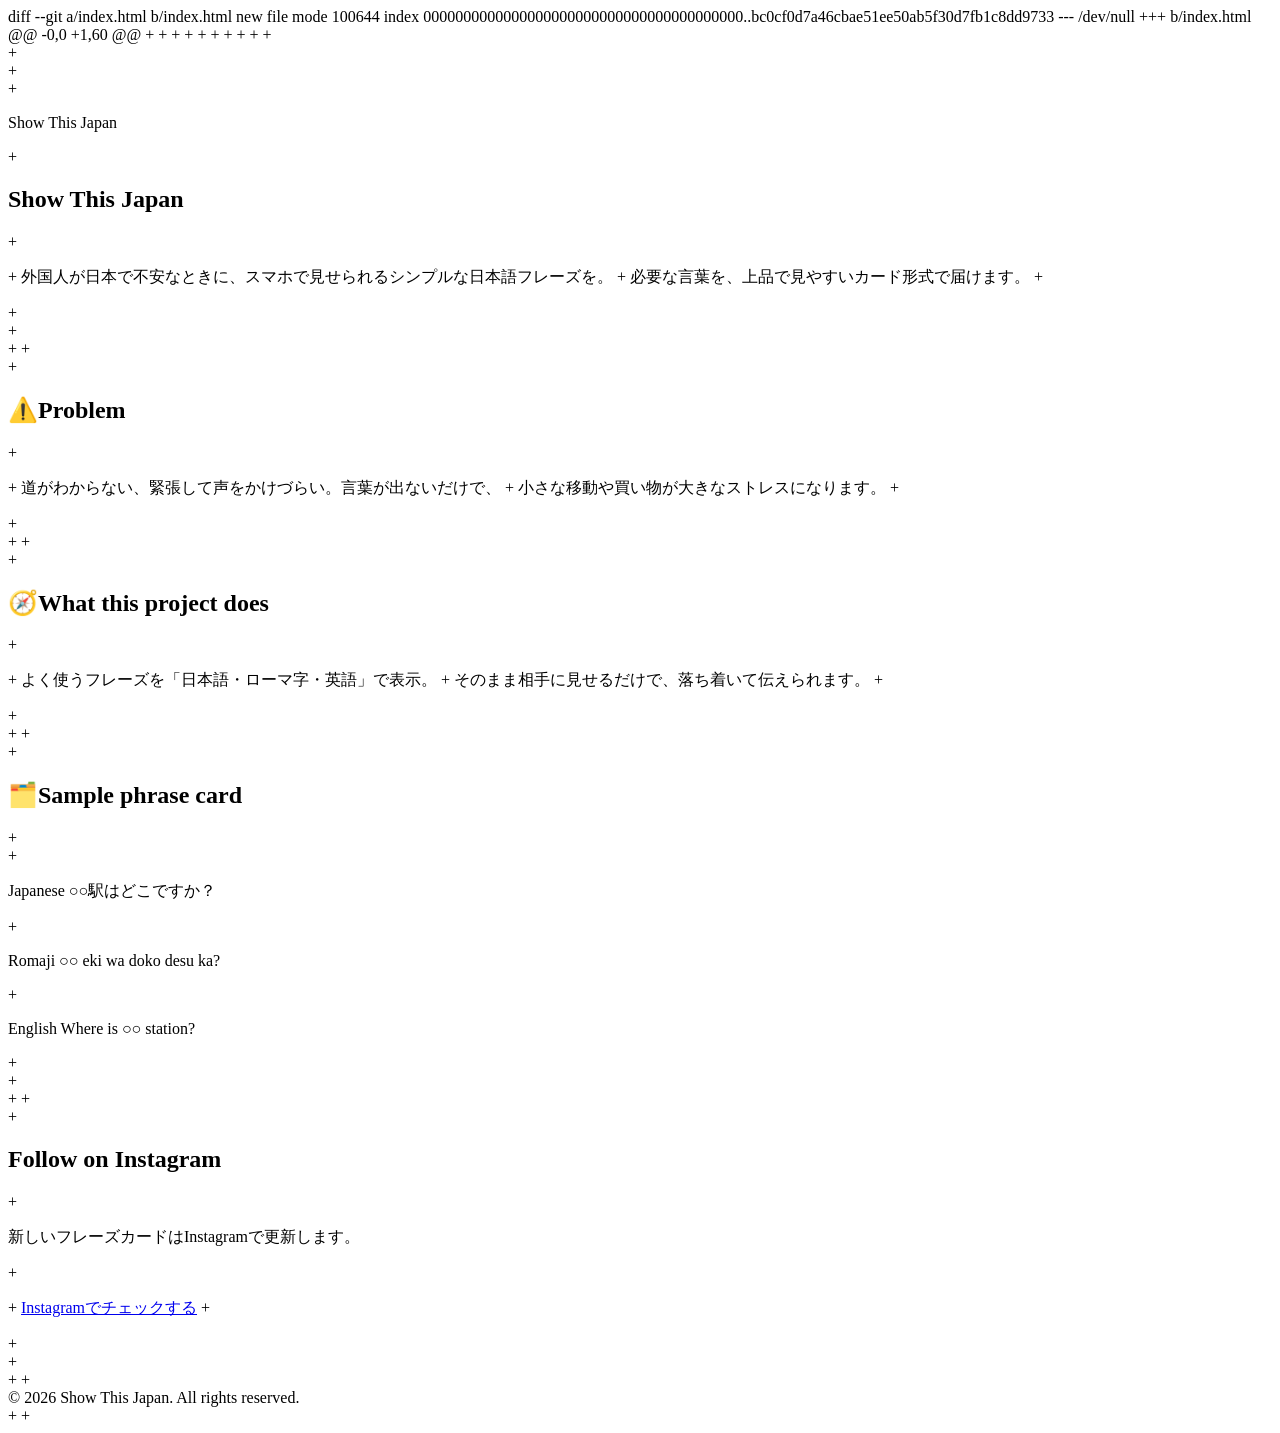
==== index.html @ ef4cba76 "Update index.html" ====
diff --git a/index.html b/index.html
new file mode 100644
index 0000000000000000000000000000000000000000..bc0cf0d7a46cbae51ee50ab5f30d7fb1c8dd9733
--- /dev/null
+++ b/index.html
@@ -0,0 +1,60 @@
+<!doctype html>
+<html lang="ja">
+  <head>
+    <meta charset="UTF-8" />
+    <meta name="viewport" content="width=device-width, initial-scale=1.0" />
+    <title>Show This Japan</title>
+    <link rel="stylesheet" href="styles.css" />
+  </head>
+  <body>
+    <main class="page">
+      <section class="hero reveal" role="banner" aria-label="Dark red gradient hero background">
+        <div class="hero-overlay">
+          <p class="label">Show This Japan</p>
+          <h1>Show This Japan</h1>
+          <p class="lead">
+            外国人が日本で不安なときに、スマホで見せられるシンプルな日本語フレーズを。
+            必要な言葉を、上品で見やすいカード形式で届けます。
+          </p>
+        </div>
+      </section>
+
+      <section class="section reveal">
+        <h2><span class="icon" aria-hidden="true">⚠️</span>Problem</h2>
+        <p>
+          道がわからない、緊張して声をかけづらい。言葉が出ないだけで、
+          小さな移動や買い物が大きなストレスになります。
+        </p>
+      </section>
+
+      <section class="section reveal">
+        <h2><span class="icon" aria-hidden="true">🧭</span>What this project does</h2>
+        <p>
+          よく使うフレーズを「日本語・ローマ字・英語」で表示。
+          そのまま相手に見せるだけで、落ち着いて伝えられます。
+        </p>
+      </section>
+
+      <section class="section reveal">
+        <h2><span class="icon" aria-hidden="true">🗂️</span>Sample phrase card</h2>
+        <article class="phrase-card" aria-label="Sample phrase card">
+          <p><span>Japanese</span> ○○駅はどこですか？</p>
+          <p><span>Romaji</span> ○○ eki wa doko desu ka?</p>
+          <p><span>English</span> Where is ○○ station?</p>
+        </article>
+      </section>
+
+      <section class="section follow reveal">
+        <h2>Follow on Instagram</h2>
+        <p>新しいフレーズカードはInstagramで更新します。</p>
+        <p class="cta-wrap">
+          <a href="https://instagram.com" target="_blank" rel="noopener noreferrer" class="cta-btn"
+            >Instagramでチェックする</a
+          >
+        </p>
+      </section>
+    </main>
+
+    <footer class="site-footer">© 2026 Show This Japan. All rights reserved.</footer>
+  </body>
+</html>
---- styles.css ----
diff --git a/styles.css b/styles.css
new file mode 100644
index 0000000000000000000000000000000000000000..d83083ed11ecf8971a3c9c27b22d9408661452ef
--- /dev/null
+++ b/styles.css
@@ -0,0 +1,188 @@
+:root {
+  --bg: #ffffff;
+  --text: #111111;
+  --accent-red: #e63329;
+  --accent-navy: #1b2a4a;
+  --line: #eceff5;
+  --hero-shadow: 0 14px 30px rgba(84, 12, 14, 0.28);
+}
+
+* {
+  box-sizing: border-box;
+}
+
+body {
+  margin: 0;
+  background: var(--bg);
+  color: var(--text);
+  font-family: "Inter", "Noto Sans JP", -apple-system, BlinkMacSystemFont, "Segoe UI", Roboto,
+    Helvetica, Arial, sans-serif;
+  line-height: 1.7;
+}
+
+.page {
+  width: min(860px, 92%);
+  margin: 0 auto;
+  padding: 1rem 0 3.5rem;
+}
+
+.hero {
+  position: relative;
+  min-height: 58vh;
+  border-radius: 20px;
+  overflow: hidden;
+  background: linear-gradient(145deg, #4b0f17 0%, #7b1724 48%, #b3232f 100%);
+  box-shadow: var(--hero-shadow);
+}
+
+.hero-overlay {
+  min-height: inherit;
+  display: flex;
+  flex-direction: column;
+  justify-content: flex-end;
+  padding: 1.4rem;
+  color: #fff;
+}
+
+.label {
+  display: inline-block;
+  width: fit-content;
+  margin: 0 0 0.85rem;
+  padding: 0.2rem 0.65rem;
+  border-radius: 999px;
+  border: 1px solid rgba(255, 255, 255, 0.8);
+  font-size: 0.82rem;
+  font-weight: 700;
+  letter-spacing: 0.04em;
+}
+
+h1,
+h2 {
+  margin: 0 0 0.65rem;
+  line-height: 1.28;
+  color: var(--accent-navy);
+}
+
+h1 {
+  color: #fff;
+  font-size: clamp(2.8rem, 10vw, 4.8rem);
+  letter-spacing: 0.01em;
+  text-shadow: 0 0 10px rgba(255, 255, 255, 0.45), 0 6px 18px rgba(0, 0, 0, 0.35);
+}
+
+h2 {
+  display: flex;
+  align-items: center;
+  gap: 0.45rem;
+  font-size: 1.2rem;
+}
+
+.icon {
+  font-size: 1rem;
+}
+
+.lead {
+  margin: 0;
+  font-size: 1.03rem;
+  text-shadow: 0 2px 12px rgba(0, 0, 0, 0.4);
+}
+
+.section {
+  border-bottom: 1px solid var(--line);
+  padding: 1.5rem 0;
+}
+
+p {
+  margin: 0;
+}
+
+.phrase-card {
+  border-top: 3px solid var(--accent-red);
+  border-radius: 16px;
+  padding: 1rem;
+  background: #fff8f0;
+  box-shadow: 0 16px 34px rgba(27, 42, 74, 0.18);
+}
+
+.phrase-card p + p {
+  margin-top: 0.55rem;
+}
+
+.phrase-card span {
+  display: inline-block;
+  min-width: 78px;
+  color: var(--accent-red);
+  font-weight: 700;
+}
+
+.follow {
+  text-align: center;
+}
+
+.cta-wrap {
+  margin-top: 1rem;
+}
+
+.cta-btn {
+  display: inline-block;
+  padding: 0.82rem 1.35rem;
+  border-radius: 999px;
+  background: var(--accent-red);
+  color: #fff;
+  text-decoration: none;
+  font-weight: 800;
+  letter-spacing: 0.02em;
+  box-shadow: 0 14px 26px rgba(230, 51, 41, 0.28);
+  transition: transform 0.2s ease, box-shadow 0.2s ease, background-color 0.2s ease;
+}
+
+.cta-btn:hover {
+  background: #ca261e;
+  transform: translateY(-1px);
+  box-shadow: 0 18px 30px rgba(230, 51, 41, 0.34);
+}
+
+.cta-btn:active {
+  transform: translateY(1px);
+}
+
+.reveal {
+  opacity: 0;
+  transform: translateY(16px);
+  animation: fade-up both;
+  animation-timeline: view();
+  animation-range: entry 12% cover 28%;
+}
+
+@keyframes fade-up {
+  to {
+    opacity: 1;
+    transform: translateY(0);
+  }
+}
+
+.site-footer {
+  border-top: 1px solid var(--line);
+  padding: 1rem 0 1.6rem;
+  text-align: center;
+  font-size: 0.9rem;
+  color: #4f5d78;
+}
+
+@media (min-width: 768px) {
+  .page {
+    padding-top: 1.6rem;
+  }
+
+  .hero-overlay {
+    padding: 2rem;
+  }
+
+  .section {
+    padding: 1.85rem 0;
+  }
+
+  .phrase-card {
+    padding: 1.2rem 1.25rem;
+  }
+}
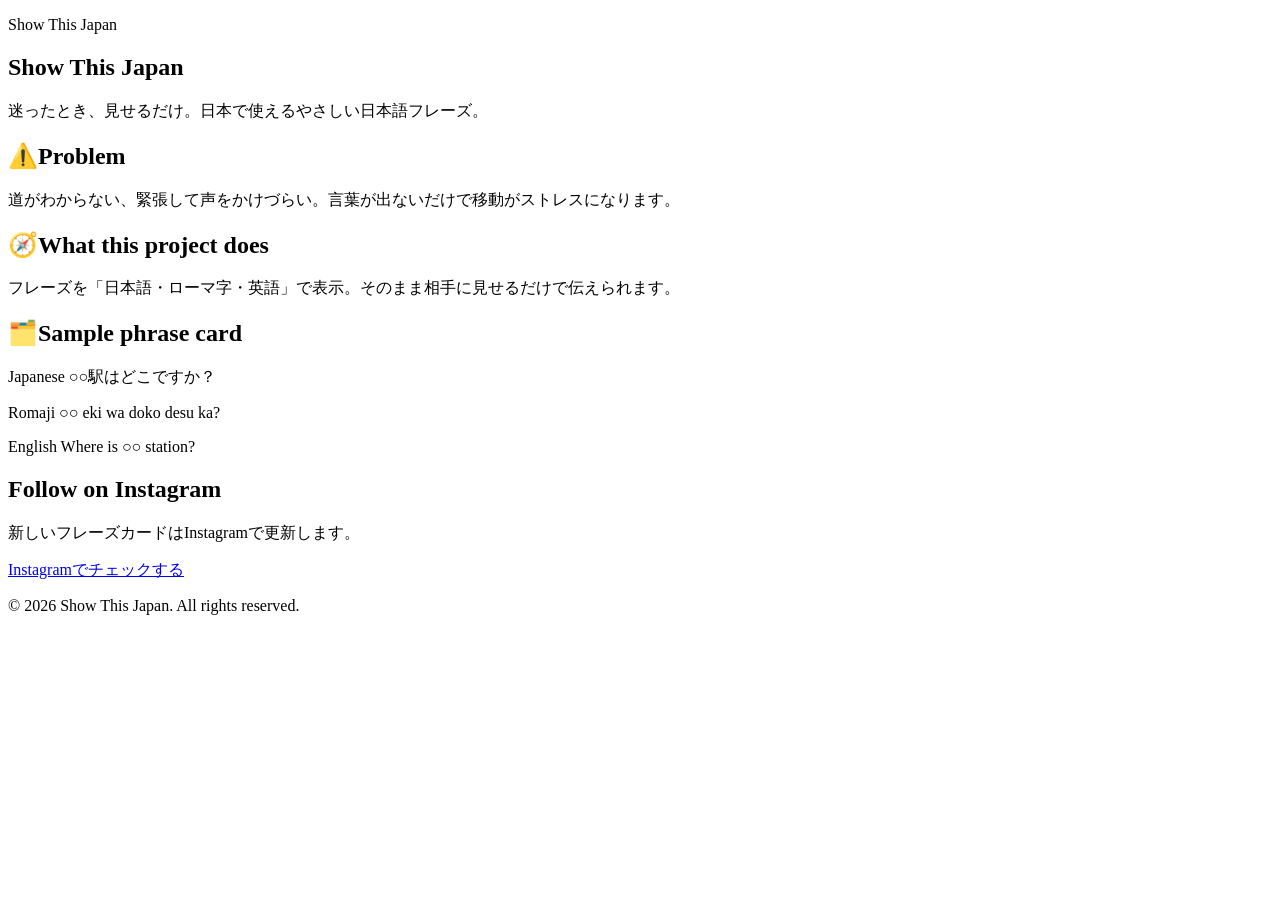
==== commit 40063b14: "Update index.html" ====
--- a/index.html
+++ b/index.html
@@ -1,67 +1,49 @@
-diff --git a/index.html b/index.html
-new file mode 100644
-index 0000000000000000000000000000000000000000..bc0cf0d7a46cbae51ee50ab5f30d7fb1c8dd9733
---- /dev/null
-+++ b/index.html
-@@ -0,0 +1,60 @@
-+<!doctype html>
-+<html lang="ja">
-+  <head>
-+    <meta charset="UTF-8" />
-+    <meta name="viewport" content="width=device-width, initial-scale=1.0" />
-+    <title>Show This Japan</title>
-+    <link rel="stylesheet" href="styles.css" />
-+  </head>
-+  <body>
-+    <main class="page">
-+      <section class="hero reveal" role="banner" aria-label="Dark red gradient hero background">
-+        <div class="hero-overlay">
-+          <p class="label">Show This Japan</p>
-+          <h1>Show This Japan</h1>
-+          <p class="lead">
-+            外国人が日本で不安なときに、スマホで見せられるシンプルな日本語フレーズを。
-+            必要な言葉を、上品で見やすいカード形式で届けます。
-+          </p>
-+        </div>
-+      </section>
-+
-+      <section class="section reveal">
-+        <h2><span class="icon" aria-hidden="true">⚠️</span>Problem</h2>
-+        <p>
-+          道がわからない、緊張して声をかけづらい。言葉が出ないだけで、
-+          小さな移動や買い物が大きなストレスになります。
-+        </p>
-+      </section>
-+
-+      <section class="section reveal">
-+        <h2><span class="icon" aria-hidden="true">🧭</span>What this project does</h2>
-+        <p>
-+          よく使うフレーズを「日本語・ローマ字・英語」で表示。
-+          そのまま相手に見せるだけで、落ち着いて伝えられます。
-+        </p>
-+      </section>
-+
-+      <section class="section reveal">
-+        <h2><span class="icon" aria-hidden="true">🗂️</span>Sample phrase card</h2>
-+        <article class="phrase-card" aria-label="Sample phrase card">
-+          <p><span>Japanese</span> ○○駅はどこですか？</p>
-+          <p><span>Romaji</span> ○○ eki wa doko desu ka?</p>
-+          <p><span>English</span> Where is ○○ station?</p>
-+        </article>
-+      </section>
-+
-+      <section class="section follow reveal">
-+        <h2>Follow on Instagram</h2>
-+        <p>新しいフレーズカードはInstagramで更新します。</p>
-+        <p class="cta-wrap">
-+          <a href="https://instagram.com" target="_blank" rel="noopener noreferrer" class="cta-btn"
-+            >Instagramでチェックする</a
-+          >
-+        </p>
-+      </section>
-+    </main>
-+
-+    <footer class="site-footer">© 2026 Show This Japan. All rights reserved.</footer>
-+  </body>
-+</html>
+<!doctype html>
+<html lang="ja">
+  <head>
+    <meta charset="UTF-8" />
+    <meta name="viewport" content="width=device-width, initial-scale=1.0" />
+    <title>Show This Japan</title>
+    <link rel="stylesheet" href="styles.css" />
+  </head>
+  <body>
+    <main class="page">
+      <section class="hero" role="banner" aria-label="Show This Japan hero">
+        <div class="hero-overlay">
+          <p class="label">Show This Japan</p>
+          <h1>Show This Japan</h1>
+          <p class="lead">迷ったとき、見せるだけ。日本で使えるやさしい日本語フレーズ。</p>
+        </div>
+      </section>
 
+      <section class="section">
+        <h2><span class="icon" aria-hidden="true">⚠️</span>Problem</h2>
+        <p>道がわからない、緊張して声をかけづらい。言葉が出ないだけで移動がストレスになります。</p>
+      </section>
+
+      <section class="section">
+        <h2><span class="icon" aria-hidden="true">🧭</span>What this project does</h2>
+        <p>フレーズを「日本語・ローマ字・英語」で表示。そのまま相手に見せるだけで伝えられます。</p>
+      </section>
+
+      <section class="section">
+        <h2><span class="icon" aria-hidden="true">🗂️</span>Sample phrase card</h2>
+        <article class="phrase-card" aria-label="Sample phrase card">
+          <p><span>Japanese</span> ○○駅はどこですか？</p>
+          <p><span>Romaji</span> ○○ eki wa doko desu ka?</p>
+          <p><span>English</span> Where is ○○ station?</p>
+        </article>
+      </section>
+
+      <section class="section follow">
+        <h2>Follow on Instagram</h2>
+        <p>新しいフレーズカードはInstagramで更新します。</p>
+        <p class="cta-wrap">
+          <a href="https://instagram.com" target="_blank" rel="noopener noreferrer" class="cta-btn">Instagramでチェックする</a>
+        </p>
+      </section>
+    </main>
+
+    <footer class="site-footer">© 2026 Show This Japan. All rights reserved.</footer>
+  </body>
+</html>
--- a/styles.css
+++ b/styles.css
@@ -1,9 +1,9 @@
 diff --git a/styles.css b/styles.css
 new file mode 100644
-index 0000000000000000000000000000000000000000..d83083ed11ecf8971a3c9c27b22d9408661452ef
+index 0000000000000000000000000000000000000000..a11a7431fd3841188b71bc3b2d9ff86a05b70d91
 --- /dev/null
 +++ b/styles.css
-@@ -0,0 +1,188 @@
+@@ -0,0 +1,116 @@
 +:root {
 +  --bg: #ffffff;
 +  --text: #111111;
@@ -19,7 +19,10 @@
 +
 +body {
 +  margin: 0;
-+  background: var(--bg);
++  background:
++    radial-gradient(circle at 12% 8%, rgba(230, 51, 41, 0.06), transparent 42%),
++    radial-gradient(circle at 90% 96%, rgba(27, 42, 74, 0.05), transparent 36%),
++    var(--bg);
 +  color: var(--text);
 +  font-family: "Inter", "Noto Sans JP", -apple-system, BlinkMacSystemFont, "Segoe UI", Roboto,
 +    Helvetica, Arial, sans-serif;
@@ -41,7 +44,19 @@
 +  box-shadow: var(--hero-shadow);
 +}
 +
++.hero::after {
++  content: "";
++  position: absolute;
++  inset: 0;
++  background-image: linear-gradient(30deg, rgba(255, 255, 255, 0.08) 12%, transparent 12%, transparent 50%, rgba(255, 255, 255, 0.08) 50%, rgba(255, 255, 255, 0.08) 62%, transparent 62%, transparent);
++  background-size: 26px 45px;
++  opacity: 0.18;
++  pointer-events: none;
++}
++
 +.hero-overlay {
++  position: relative;
++  z-index: 1;
 +  min-height: inherit;
 +  display: flex;
 +  flex-direction: column;
@@ -50,17 +65,7 @@
 +  color: #fff;
 +}
 +
-+.label {
-+  display: inline-block;
-+  width: fit-content;
-+  margin: 0 0 0.85rem;
-+  padding: 0.2rem 0.65rem;
-+  border-radius: 999px;
-+  border: 1px solid rgba(255, 255, 255, 0.8);
-+  font-size: 0.82rem;
-+  font-weight: 700;
-+  letter-spacing: 0.04em;
-+}
++.label { display:inline-block; width:fit-content; margin:0 0 .85rem; padding:.2rem .65rem; border-radius:999px; border:1px solid rgba(255,255,255,.8); font-size:.82rem; font-weight:700; letter-spacing:.04em; }
 +
 +h1,
 +h2 {
@@ -76,119 +81,42 @@
 +  text-shadow: 0 0 10px rgba(255, 255, 255, 0.45), 0 6px 18px rgba(0, 0, 0, 0.35);
 +}
 +
-+h2 {
-+  display: flex;
-+  align-items: center;
-+  gap: 0.45rem;
-+  font-size: 1.2rem;
-+}
++h2 { display:flex; align-items:center; gap:.45rem; font-size:1.2rem; color:var(--accent-red); }
++.icon { font-size: 1rem; }
 +
-+.icon {
-+  font-size: 1rem;
-+}
++.lead { margin:0; font-size:1.03rem; text-shadow:0 2px 12px rgba(0,0,0,.4); }
 +
-+.lead {
-+  margin: 0;
-+  font-size: 1.03rem;
-+  text-shadow: 0 2px 12px rgba(0, 0, 0, 0.4);
-+}
++.section { border-bottom:1px solid var(--line); padding:1.5rem 0; }
++p { margin: 0; }
 +
-+.section {
-+  border-bottom: 1px solid var(--line);
-+  padding: 1.5rem 0;
-+}
++.phrase-card { border-top:3px solid var(--accent-red); border-radius:16px; padding:1rem; background:#fff8f0; box-shadow:0 16px 34px rgba(27,42,74,.18); }
++.phrase-card p + p { margin-top:.55rem; }
++.phrase-card span { display:inline-block; min-width:78px; color:var(--accent-red); font-weight:700; }
 +
-+p {
-+  margin: 0;
-+}
++.follow { text-align: center; }
++.cta-wrap { margin-top: 1rem; }
++.cta-btn { display:inline-block; padding:.82rem 1.35rem; border-radius:999px; background:var(--accent-red); color:#fff; text-decoration:none; font-weight:800; letter-spacing:.02em; box-shadow:0 14px 26px rgba(230,51,41,.28); transition:transform .2s ease, box-shadow .2s ease, background-color .2s ease; }
++.cta-btn:hover { background:#ca261e; transform:translateY(-1px); box-shadow:0 18px 30px rgba(230,51,41,.34); }
++.cta-btn:active { transform: translateY(1px); }
 +
-+.phrase-card {
-+  border-top: 3px solid var(--accent-red);
-+  border-radius: 16px;
-+  padding: 1rem;
-+  background: #fff8f0;
-+  box-shadow: 0 16px 34px rgba(27, 42, 74, 0.18);
-+}
-+
-+.phrase-card p + p {
-+  margin-top: 0.55rem;
-+}
-+
-+.phrase-card span {
-+  display: inline-block;
-+  min-width: 78px;
-+  color: var(--accent-red);
-+  font-weight: 700;
-+}
-+
-+.follow {
-+  text-align: center;
-+}
-+
-+.cta-wrap {
-+  margin-top: 1rem;
-+}
-+
-+.cta-btn {
-+  display: inline-block;
-+  padding: 0.82rem 1.35rem;
-+  border-radius: 999px;
-+  background: var(--accent-red);
-+  color: #fff;
-+  text-decoration: none;
-+  font-weight: 800;
-+  letter-spacing: 0.02em;
-+  box-shadow: 0 14px 26px rgba(230, 51, 41, 0.28);
-+  transition: transform 0.2s ease, box-shadow 0.2s ease, background-color 0.2s ease;
-+}
-+
-+.cta-btn:hover {
-+  background: #ca261e;
-+  transform: translateY(-1px);
-+  box-shadow: 0 18px 30px rgba(230, 51, 41, 0.34);
-+}
-+
-+.cta-btn:active {
-+  transform: translateY(1px);
-+}
-+
-+.reveal {
-+  opacity: 0;
-+  transform: translateY(16px);
-+  animation: fade-up both;
-+  animation-timeline: view();
-+  animation-range: entry 12% cover 28%;
-+}
-+
-+@keyframes fade-up {
-+  to {
-+    opacity: 1;
-+    transform: translateY(0);
++.reveal { opacity: 1; transform: translateY(0); }
++@supports (animation-timeline: view()) {
++  .reveal {
++    opacity: 0;
++    transform: translateY(16px);
++    animation: fade-up both;
++    animation-timeline: view();
++    animation-range: entry 12% cover 28%;
 +  }
 +}
 +
-+.site-footer {
-+  border-top: 1px solid var(--line);
-+  padding: 1rem 0 1.6rem;
-+  text-align: center;
-+  font-size: 0.9rem;
-+  color: #4f5d78;
-+}
++@keyframes fade-up { to { opacity:1; transform:translateY(0);} }
++
++.site-footer { border-top:1px solid var(--line); padding:1rem 0 1.6rem; text-align:center; font-size:.9rem; color:#4f5d78; }
 +
 +@media (min-width: 768px) {
-+  .page {
-+    padding-top: 1.6rem;
-+  }
-+
-+  .hero-overlay {
-+    padding: 2rem;
-+  }
-+
-+  .section {
-+    padding: 1.85rem 0;
-+  }
-+
-+  .phrase-card {
-+    padding: 1.2rem 1.25rem;
-+  }
++  .page { padding-top: 1.6rem; }
++  .hero-overlay { padding: 2rem; }
++  .section { padding: 1.85rem 0; }
++  .phrase-card { padding: 1.2rem 1.25rem; }
 +}
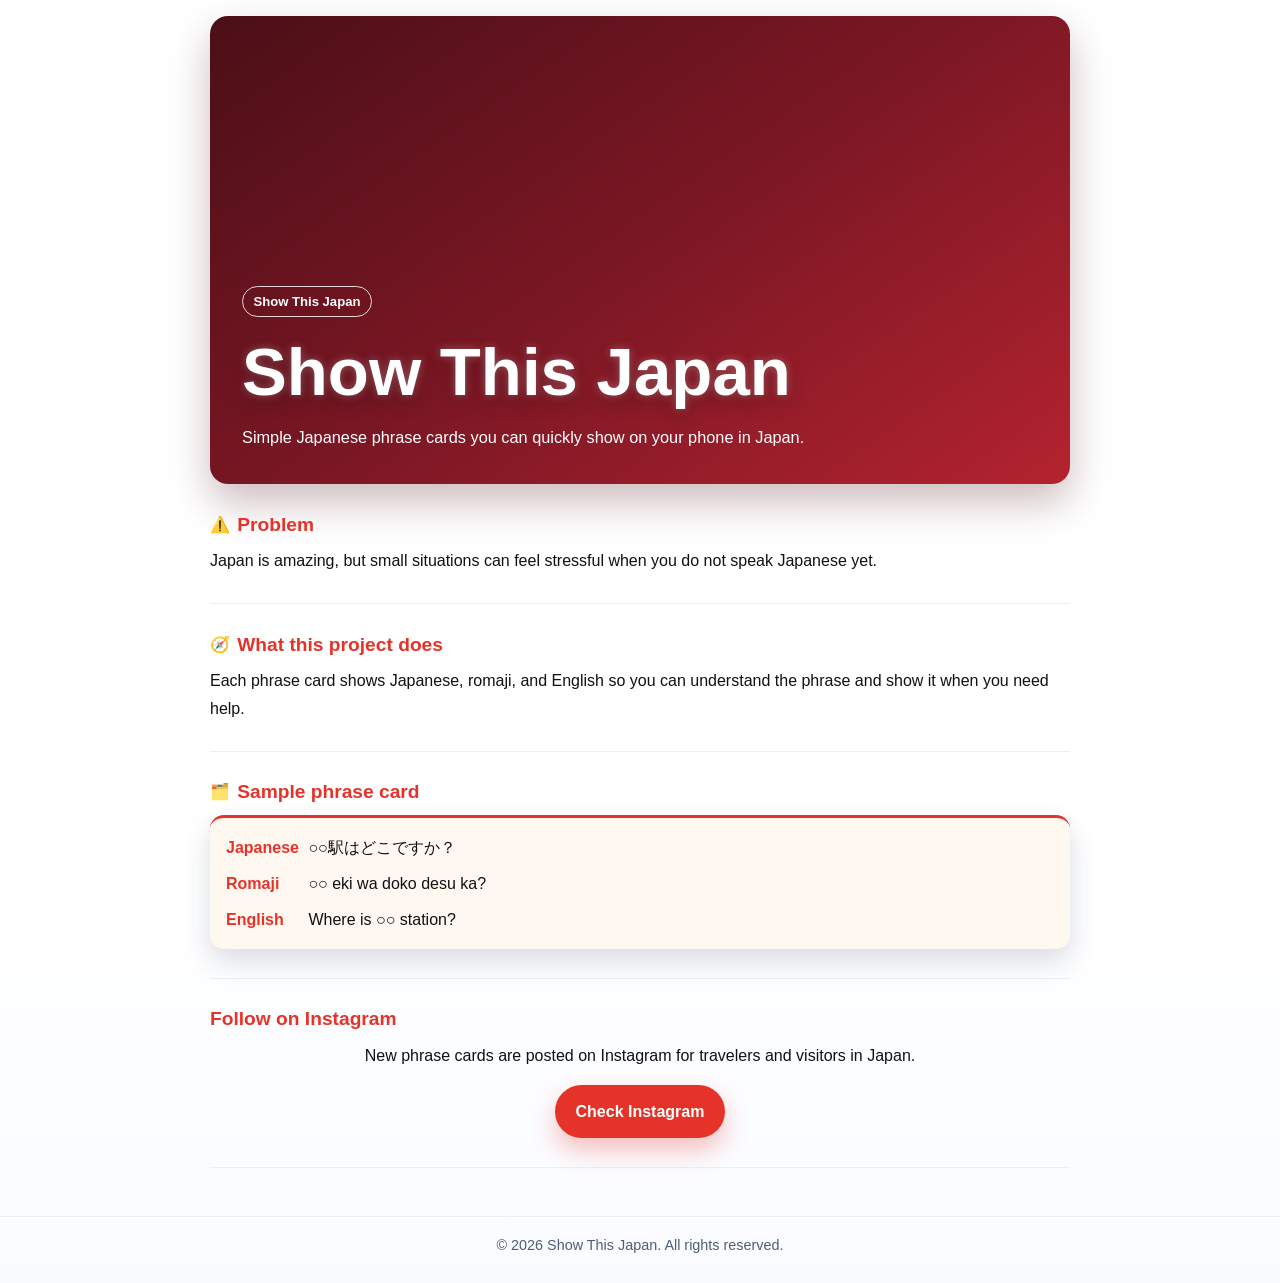
==== commit 0457e75b: "Update index.html" ====
--- a/index.html
+++ b/index.html
@@ -1,5 +1,5 @@
 <!doctype html>
-<html lang="ja">
+<html lang="en">
   <head>
     <meta charset="UTF-8" />
     <meta name="viewport" content="width=device-width, initial-scale=1.0" />
@@ -12,18 +12,18 @@
         <div class="hero-overlay">
           <p class="label">Show This Japan</p>
           <h1>Show This Japan</h1>
-          <p class="lead">迷ったとき、見せるだけ。日本で使えるやさしい日本語フレーズ。</p>
+          <p class="lead">Simple Japanese phrase cards you can quickly show on your phone in Japan.</p>
         </div>
       </section>
 
       <section class="section">
         <h2><span class="icon" aria-hidden="true">⚠️</span>Problem</h2>
-        <p>道がわからない、緊張して声をかけづらい。言葉が出ないだけで移動がストレスになります。</p>
+        <p>Japan is amazing, but small situations can feel stressful when you do not speak Japanese yet.</p>
       </section>
 
       <section class="section">
         <h2><span class="icon" aria-hidden="true">🧭</span>What this project does</h2>
-        <p>フレーズを「日本語・ローマ字・英語」で表示。そのまま相手に見せるだけで伝えられます。</p>
+        <p>Each phrase card shows Japanese, romaji, and English so you can understand the phrase and show it when you need help.</p>
       </section>
 
       <section class="section">
@@ -37,9 +37,9 @@
 
       <section class="section follow">
         <h2>Follow on Instagram</h2>
-        <p>新しいフレーズカードはInstagramで更新します。</p>
+        <p>New phrase cards are posted on Instagram for travelers and visitors in Japan.</p>
         <p class="cta-wrap">
-          <a href="https://instagram.com" target="_blank" rel="noopener noreferrer" class="cta-btn">Instagramでチェックする</a>
+          <a href="https://instagram.com" target="_blank" rel="noopener noreferrer" class="cta-btn">Check Instagram</a>
         </p>
       </section>
     </main>
--- a/styles.css
+++ b/styles.css
@@ -1,122 +1,122 @@
-diff --git a/styles.css b/styles.css
-new file mode 100644
-index 0000000000000000000000000000000000000000..a11a7431fd3841188b71bc3b2d9ff86a05b70d91
---- /dev/null
-+++ b/styles.css
-@@ -0,0 +1,116 @@
-+:root {
-+  --bg: #ffffff;
-+  --text: #111111;
-+  --accent-red: #e63329;
-+  --accent-navy: #1b2a4a;
-+  --line: #eceff5;
-+  --hero-shadow: 0 14px 30px rgba(84, 12, 14, 0.28);
-+}
-+
-+* {
-+  box-sizing: border-box;
-+}
-+
-+body {
-+  margin: 0;
-+  background:
-+    radial-gradient(circle at 12% 8%, rgba(230, 51, 41, 0.06), transparent 42%),
-+    radial-gradient(circle at 90% 96%, rgba(27, 42, 74, 0.05), transparent 36%),
-+    var(--bg);
-+  color: var(--text);
-+  font-family: "Inter", "Noto Sans JP", -apple-system, BlinkMacSystemFont, "Segoe UI", Roboto,
-+    Helvetica, Arial, sans-serif;
-+  line-height: 1.7;
-+}
-+
-+.page {
-+  width: min(860px, 92%);
-+  margin: 0 auto;
-+  padding: 1rem 0 3.5rem;
-+}
-+
-+.hero {
-+  position: relative;
-+  min-height: 58vh;
-+  border-radius: 20px;
-+  overflow: hidden;
-+  background: linear-gradient(145deg, #4b0f17 0%, #7b1724 48%, #b3232f 100%);
-+  box-shadow: var(--hero-shadow);
-+}
-+
-+.hero::after {
-+  content: "";
-+  position: absolute;
-+  inset: 0;
-+  background-image: linear-gradient(30deg, rgba(255, 255, 255, 0.08) 12%, transparent 12%, transparent 50%, rgba(255, 255, 255, 0.08) 50%, rgba(255, 255, 255, 0.08) 62%, transparent 62%, transparent);
-+  background-size: 26px 45px;
-+  opacity: 0.18;
-+  pointer-events: none;
-+}
-+
-+.hero-overlay {
-+  position: relative;
-+  z-index: 1;
-+  min-height: inherit;
-+  display: flex;
-+  flex-direction: column;
-+  justify-content: flex-end;
-+  padding: 1.4rem;
-+  color: #fff;
-+}
-+
-+.label { display:inline-block; width:fit-content; margin:0 0 .85rem; padding:.2rem .65rem; border-radius:999px; border:1px solid rgba(255,255,255,.8); font-size:.82rem; font-weight:700; letter-spacing:.04em; }
-+
-+h1,
-+h2 {
-+  margin: 0 0 0.65rem;
-+  line-height: 1.28;
-+  color: var(--accent-navy);
-+}
-+
-+h1 {
-+  color: #fff;
-+  font-size: clamp(2.8rem, 10vw, 4.8rem);
-+  letter-spacing: 0.01em;
-+  text-shadow: 0 0 10px rgba(255, 255, 255, 0.45), 0 6px 18px rgba(0, 0, 0, 0.35);
-+}
-+
-+h2 { display:flex; align-items:center; gap:.45rem; font-size:1.2rem; color:var(--accent-red); }
-+.icon { font-size: 1rem; }
-+
-+.lead { margin:0; font-size:1.03rem; text-shadow:0 2px 12px rgba(0,0,0,.4); }
-+
-+.section { border-bottom:1px solid var(--line); padding:1.5rem 0; }
-+p { margin: 0; }
-+
-+.phrase-card { border-top:3px solid var(--accent-red); border-radius:16px; padding:1rem; background:#fff8f0; box-shadow:0 16px 34px rgba(27,42,74,.18); }
-+.phrase-card p + p { margin-top:.55rem; }
-+.phrase-card span { display:inline-block; min-width:78px; color:var(--accent-red); font-weight:700; }
-+
-+.follow { text-align: center; }
-+.cta-wrap { margin-top: 1rem; }
-+.cta-btn { display:inline-block; padding:.82rem 1.35rem; border-radius:999px; background:var(--accent-red); color:#fff; text-decoration:none; font-weight:800; letter-spacing:.02em; box-shadow:0 14px 26px rgba(230,51,41,.28); transition:transform .2s ease, box-shadow .2s ease, background-color .2s ease; }
-+.cta-btn:hover { background:#ca261e; transform:translateY(-1px); box-shadow:0 18px 30px rgba(230,51,41,.34); }
-+.cta-btn:active { transform: translateY(1px); }
-+
-+.reveal { opacity: 1; transform: translateY(0); }
-+@supports (animation-timeline: view()) {
-+  .reveal {
-+    opacity: 0;
-+    transform: translateY(16px);
-+    animation: fade-up both;
-+    animation-timeline: view();
-+    animation-range: entry 12% cover 28%;
-+  }
-+}
-+
-+@keyframes fade-up { to { opacity:1; transform:translateY(0);} }
-+
-+.site-footer { border-top:1px solid var(--line); padding:1rem 0 1.6rem; text-align:center; font-size:.9rem; color:#4f5d78; }
-+
-+@media (min-width: 768px) {
-+  .page { padding-top: 1.6rem; }
-+  .hero-overlay { padding: 2rem; }
-+  .section { padding: 1.85rem 0; }
-+  .phrase-card { padding: 1.2rem 1.25rem; }
-+}
+:root {
+  --bg: #ffffff;
+  --text: #111111;
+  --accent-red: #e63329;
+  --accent-navy: #1b2a4a;
+  --line: #eceff5;
+}
+
+* { box-sizing: border-box; }
+
+body {
+  margin: 0;
+  background: linear-gradient(180deg, #fff 0%, #fff 70%, #f9fbff 100%);
+  color: var(--text);
+  font-family: "Inter", "Noto Sans JP", -apple-system, BlinkMacSystemFont, "Segoe UI", Roboto, Helvetica, Arial, sans-serif;
+  line-height: 1.7;
+}
+
+.page {
+  width: min(860px, 92%);
+  margin: 0 auto;
+  padding: 1rem 0 3rem;
+}
+
+.hero {
+  min-height: 52vh;
+  border-radius: 18px;
+  overflow: hidden;
+  background: linear-gradient(145deg, #4b0f17 0%, #7b1724 50%, #b3232f 100%);
+  box-shadow: 0 18px 40px rgba(75, 15, 23, 0.28);
+}
+
+.hero-overlay {
+  min-height: inherit;
+  display: flex;
+  flex-direction: column;
+  justify-content: flex-end;
+  padding: 1.25rem;
+  color: #fff;
+}
+
+.label {
+  display: inline-block;
+  width: fit-content;
+  margin: 0 0 0.8rem;
+  padding: 0.2rem 0.65rem;
+  border-radius: 999px;
+  border: 1px solid rgba(255, 255, 255, 0.82);
+  font-size: 0.82rem;
+  font-weight: 700;
+}
+
+h1,
+h2 { margin: 0 0 0.65rem; line-height: 1.25; }
+
+h1 {
+  color: #fff;
+  font-size: clamp(2.3rem, 9vw, 4.2rem);
+  text-shadow: 0 0 10px rgba(255,255,255,.28), 0 8px 18px rgba(0,0,0,.25);
+}
+
+h2 {
+  color: var(--accent-red);
+  display: flex;
+  align-items: center;
+  gap: 0.45rem;
+  font-size: 1.2rem;
+}
+
+.icon { font-size: 1rem; }
+.lead { margin: 0; font-size: 1.02rem; }
+
+.section {
+  padding: 1.45rem 0;
+  border-bottom: 1px solid var(--line);
+}
+
+p { margin: 0; }
+
+.phrase-card {
+  border-top: 3px solid var(--accent-red);
+  border-radius: 14px;
+  padding: 1rem;
+  background: #fff8f0;
+  box-shadow: 0 12px 28px rgba(27, 42, 74, 0.16);
+}
+
+.phrase-card p + p { margin-top: 0.55rem; }
+
+.phrase-card span {
+  display: inline-block;
+  min-width: 78px;
+  font-weight: 700;
+  color: var(--accent-red);
+}
+
+.follow { text-align: center; }
+.cta-wrap { margin-top: 1rem; }
+
+.cta-btn {
+  display: inline-block;
+  padding: 0.8rem 1.3rem;
+  border-radius: 999px;
+  background: var(--accent-red);
+  color: #fff;
+  text-decoration: none;
+  font-weight: 800;
+  box-shadow: 0 12px 26px rgba(230, 51, 41, 0.3);
+}
+
+.site-footer {
+  border-top: 1px solid var(--line);
+  text-align: center;
+  color: #4f5d78;
+  font-size: 0.9rem;
+  padding: 1rem 0 1.6rem;
+}
+
+@media (min-width: 768px) {
+  .hero-overlay { padding: 2rem; }
+  .section { padding: 1.8rem 0; }
+}
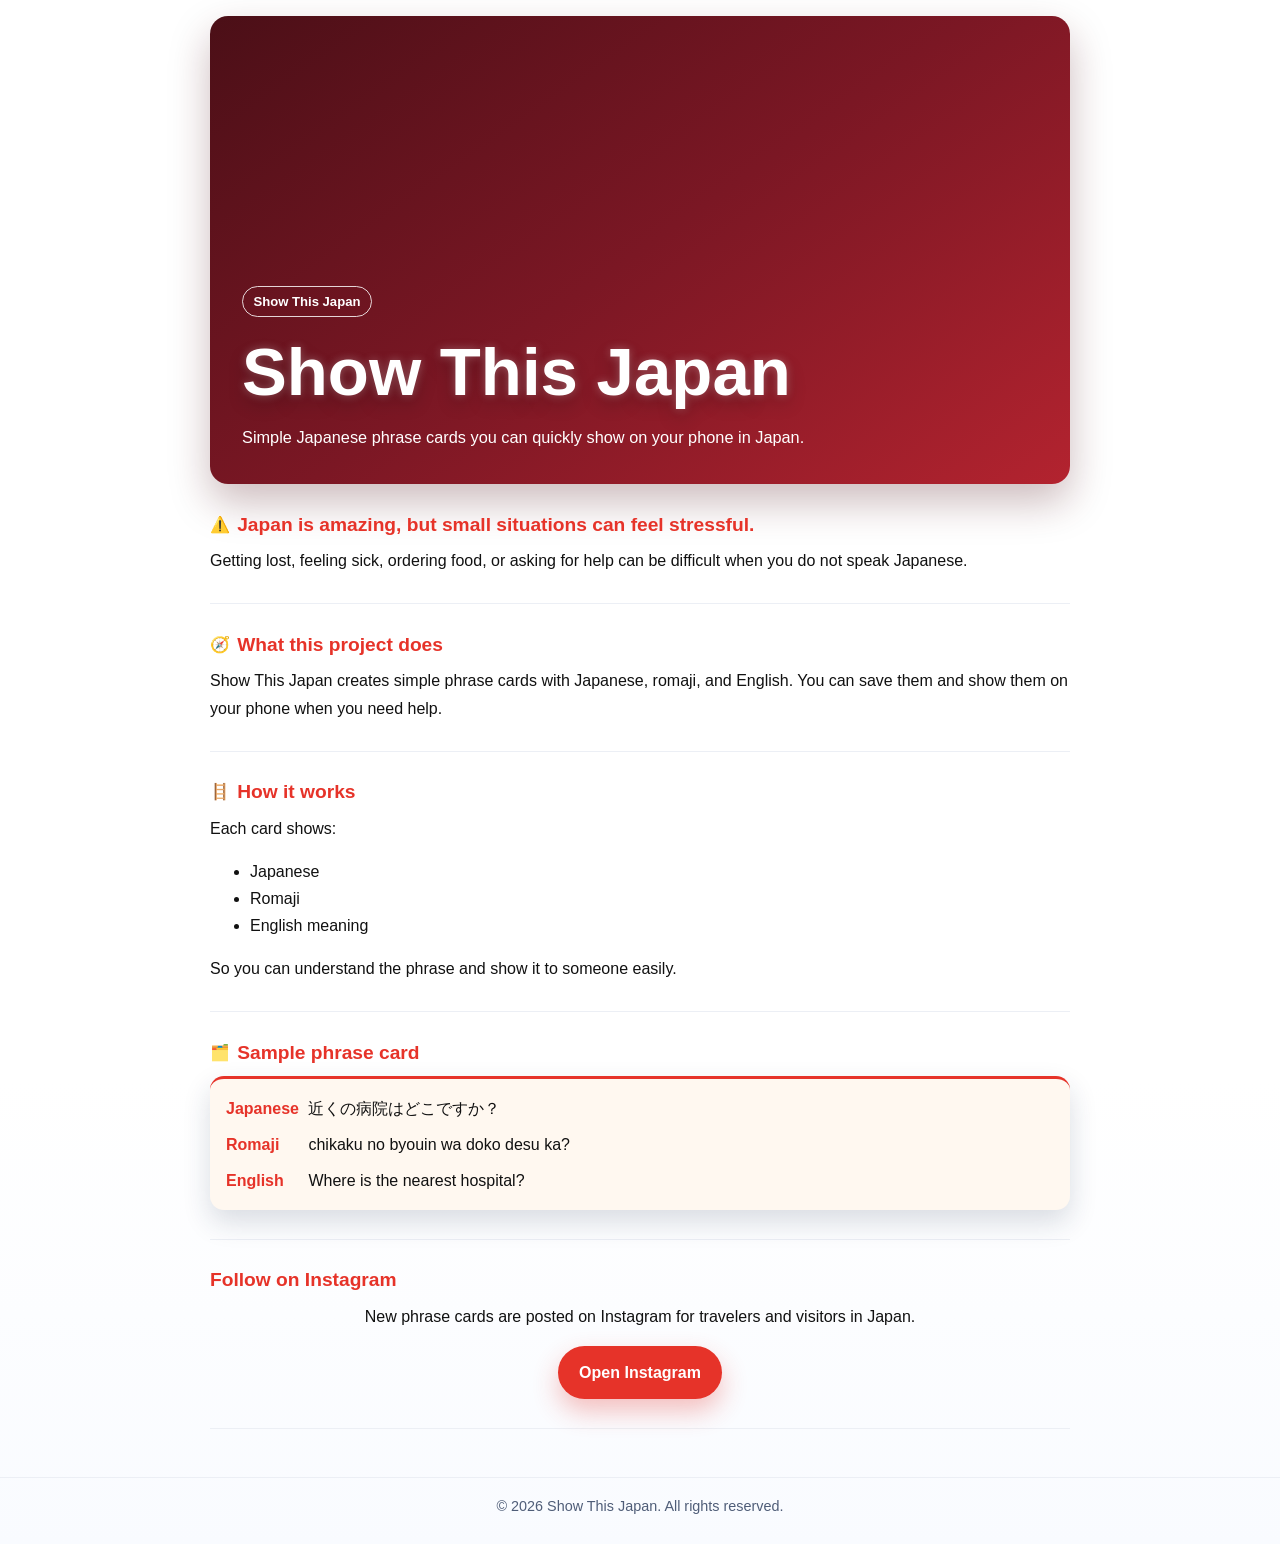
==== commit 2d6fd8d6: "Update index.html" ====
--- a/index.html
+++ b/index.html
@@ -17,21 +17,32 @@
       </section>
 
       <section class="section">
-        <h2><span class="icon" aria-hidden="true">⚠️</span>Problem</h2>
-        <p>Japan is amazing, but small situations can feel stressful when you do not speak Japanese yet.</p>
+        <h2><span class="icon" aria-hidden="true">⚠️</span>Japan is amazing, but small situations can feel stressful.</h2>
+        <p>Getting lost, feeling sick, ordering food, or asking for help can be difficult when you do not speak Japanese.</p>
       </section>
 
       <section class="section">
         <h2><span class="icon" aria-hidden="true">🧭</span>What this project does</h2>
-        <p>Each phrase card shows Japanese, romaji, and English so you can understand the phrase and show it when you need help.</p>
+        <p>Show This Japan creates simple phrase cards with Japanese, romaji, and English. You can save them and show them on your phone when you need help.</p>
+      </section>
+
+      <section class="section">
+        <h2><span class="icon" aria-hidden="true">🪜</span>How it works</h2>
+        <p>Each card shows:</p>
+        <ul>
+          <li>Japanese</li>
+          <li>Romaji</li>
+          <li>English meaning</li>
+        </ul>
+        <p>So you can understand the phrase and show it to someone easily.</p>
       </section>
 
       <section class="section">
         <h2><span class="icon" aria-hidden="true">🗂️</span>Sample phrase card</h2>
         <article class="phrase-card" aria-label="Sample phrase card">
-          <p><span>Japanese</span> ○○駅はどこですか？</p>
-          <p><span>Romaji</span> ○○ eki wa doko desu ka?</p>
-          <p><span>English</span> Where is ○○ station?</p>
+          <p><span>Japanese</span> 近くの病院はどこですか？</p>
+          <p><span>Romaji</span> chikaku no byouin wa doko desu ka?</p>
+          <p><span>English</span> Where is the nearest hospital?</p>
         </article>
       </section>
 
@@ -39,7 +50,7 @@
         <h2>Follow on Instagram</h2>
         <p>New phrase cards are posted on Instagram for travelers and visitors in Japan.</p>
         <p class="cta-wrap">
-          <a href="https://instagram.com" target="_blank" rel="noopener noreferrer" class="cta-btn">Check Instagram</a>
+          <a href="https://www.instagram.com/show_thisjapan___/" target="_blank" rel="noopener noreferrer" class="cta-btn">Open Instagram</a>
         </p>
       </section>
     </main>
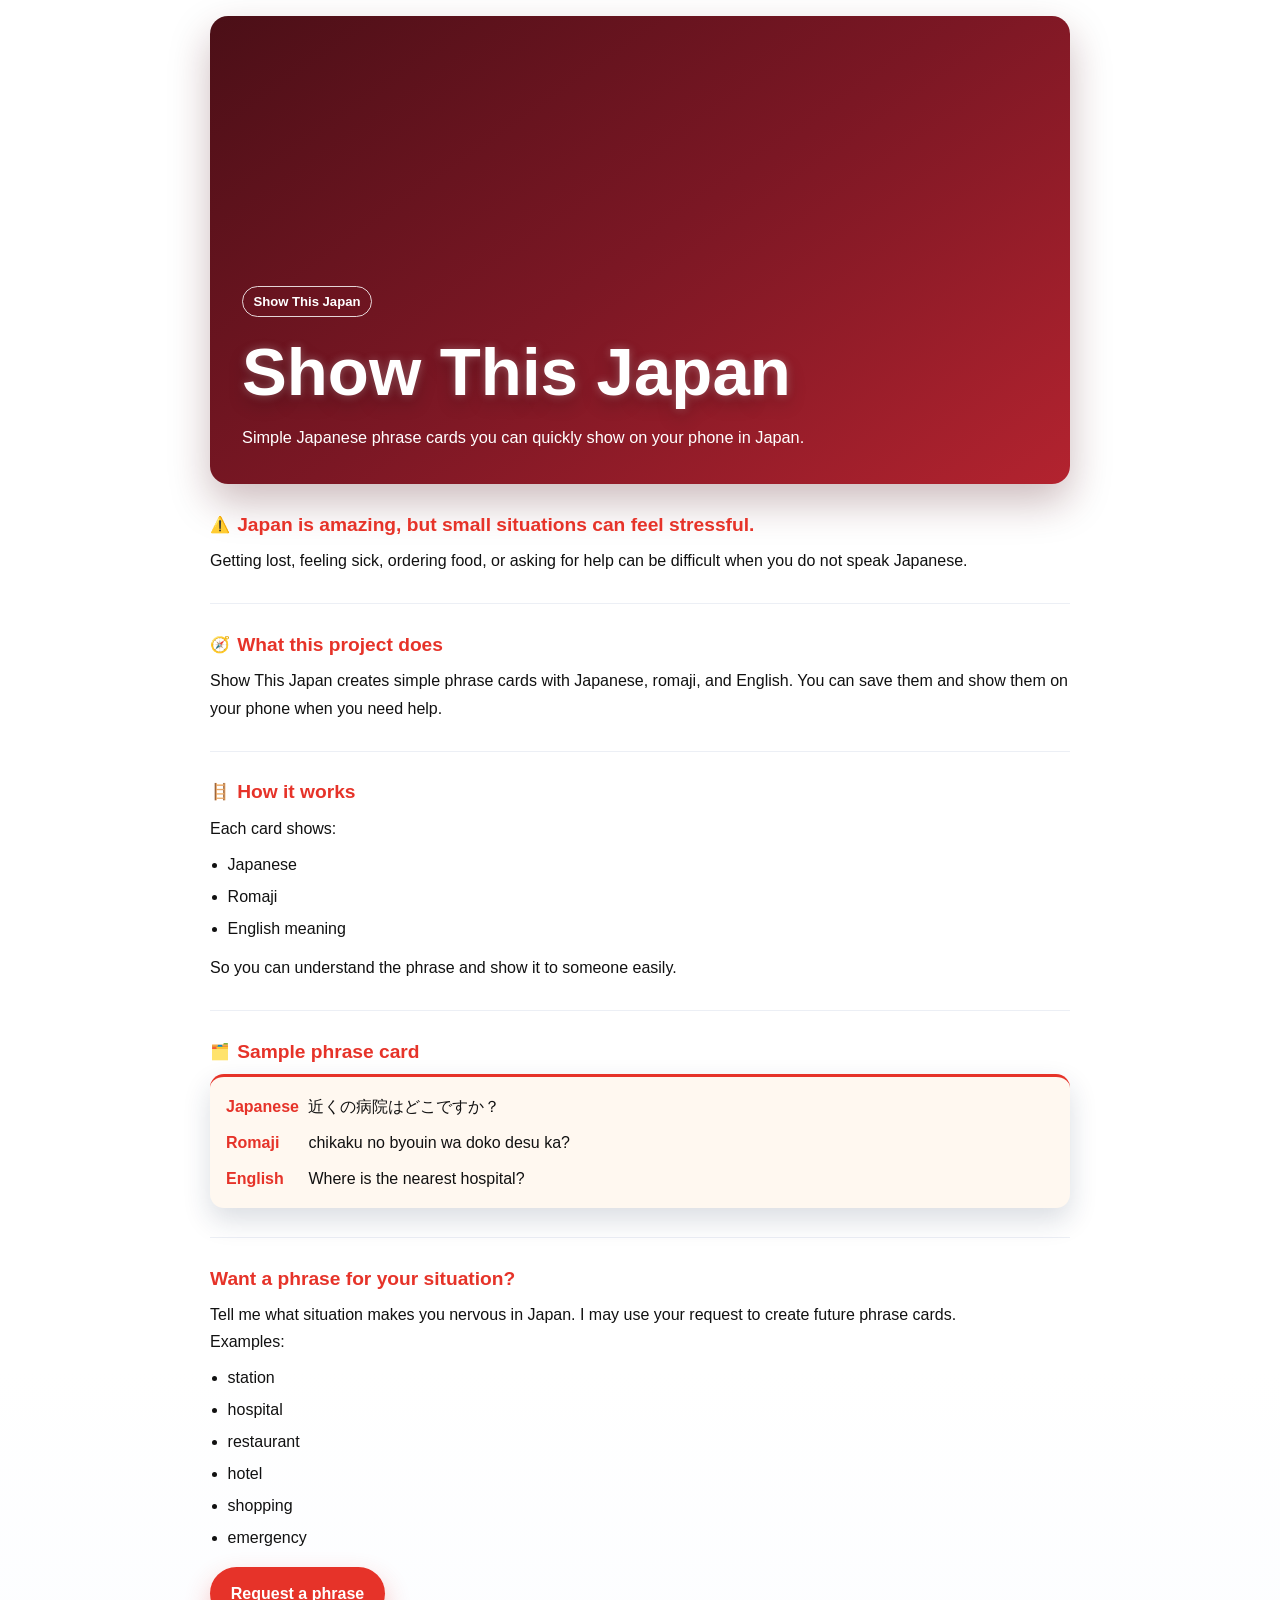
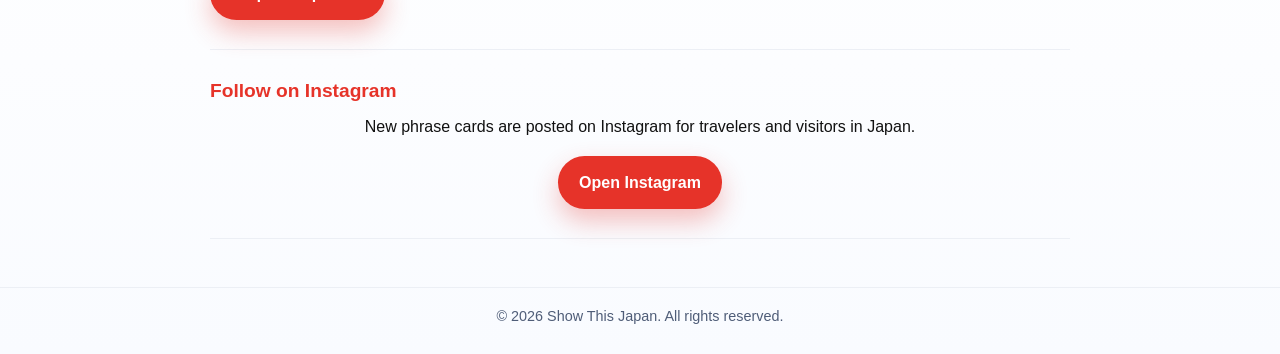
==== commit 4bfc0b7a: "Update index.html" ====
--- a/index.html
+++ b/index.html
@@ -46,6 +46,24 @@
         </article>
       </section>
 
+
+      <section class="section request">
+        <h2>Want a phrase for your situation?</h2>
+        <p>Tell me what situation makes you nervous in Japan. I may use your request to create future phrase cards.</p>
+        <p class="examples-title">Examples:</p>
+        <ul class="example-list">
+          <li>station</li>
+          <li>hospital</li>
+          <li>restaurant</li>
+          <li>hotel</li>
+          <li>shopping</li>
+          <li>emergency</li>
+        </ul>
+        <p class="cta-wrap">
+          <a href="https://forms.gle/PASTE_GOOGLE_FORM_LINK_HERE" target="_blank" rel="noopener noreferrer" class="cta-btn">Request a phrase</a>
+        </p>
+      </section>
+
       <section class="section follow">
         <h2>Follow on Instagram</h2>
         <p>New phrase cards are posted on Instagram for travelers and visitors in Japan.</p>
--- a/styles.css
+++ b/styles.css
@@ -77,6 +77,16 @@
 
 p { margin: 0; }
 
+ul {
+  margin: 0.55rem 0 0.75rem 1.1rem;
+  padding: 0;
+}
+
+li + li {
+  margin-top: 0.3rem;
+}
+
+
 .phrase-card {
   border-top: 3px solid var(--accent-red);
   border-radius: 14px;
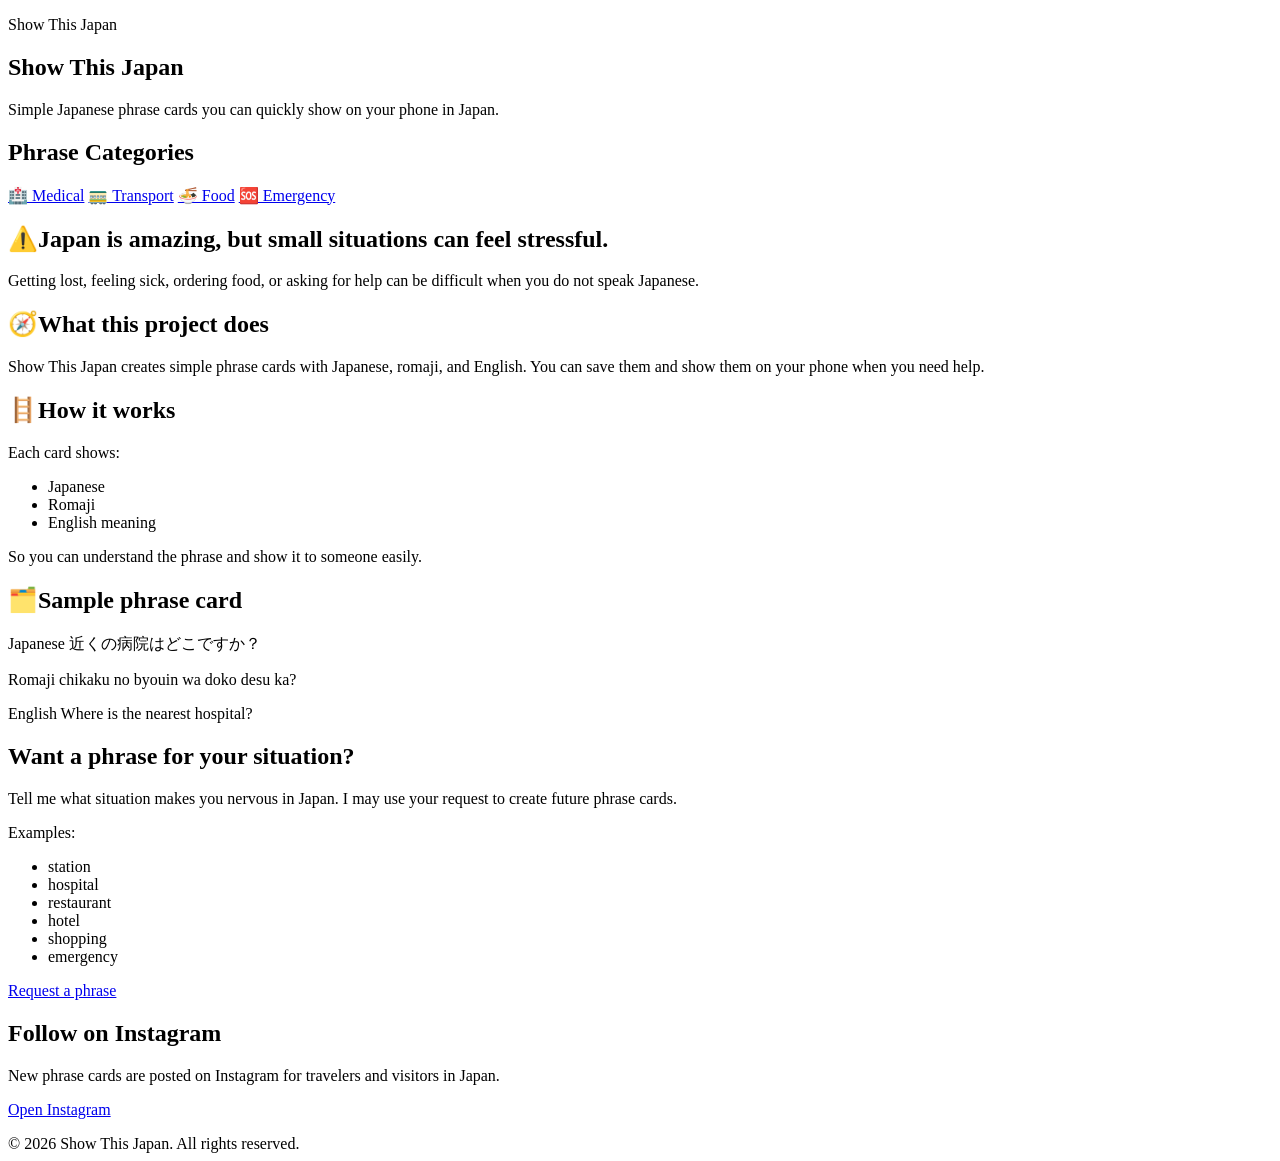
==== commit 6de85b5c: "Update index.html" ====
--- a/index.html
+++ b/index.html
@@ -13,6 +13,17 @@
           <p class="label">Show This Japan</p>
           <h1>Show This Japan</h1>
           <p class="lead">Simple Japanese phrase cards you can quickly show on your phone in Japan.</p>
+        </div>
+      </section>
+
+
+      <section class="section categories">
+        <h2>Phrase Categories</h2>
+        <div class="category-grid" role="list" aria-label="Phrase categories">
+          <a class="category-card" role="listitem" href="https://www.instagram.com/show_thisjapan___/" target="_blank" rel="noopener noreferrer">🏥 Medical</a>
+          <a class="category-card" role="listitem" href="https://www.instagram.com/show_thisjapan___/" target="_blank" rel="noopener noreferrer">🚃 Transport</a>
+          <a class="category-card" role="listitem" href="https://www.instagram.com/show_thisjapan___/" target="_blank" rel="noopener noreferrer">🍜 Food</a>
+          <a class="category-card" role="listitem" href="https://www.instagram.com/show_thisjapan___/" target="_blank" rel="noopener noreferrer">🆘 Emergency</a>
         </div>
       </section>
 
@@ -60,7 +71,7 @@
           <li>emergency</li>
         </ul>
         <p class="cta-wrap">
-          <a href="https://forms.gle/PASTE_GOOGLE_FORM_LINK_HERE" target="_blank" rel="noopener noreferrer" class="cta-btn">Request a phrase</a>
+          <a href="https://docs.google.com/forms/d/e/1FAIpQLSdGidxw_ADFlaBBjlDojGlBOYLNShoauxvGoAEBay1RFY2DhQ/viewform?usp=publish-editor" target="_blank" rel="noopener noreferrer" class="cta-btn">Request a phrase</a>
         </p>
       </section>
 
--- a/styles.css
+++ b/styles.css
@@ -1,132 +1,78 @@
-:root {
-  --bg: #ffffff;
-  --text: #111111;
-  --accent-red: #e63329;
-  --accent-navy: #1b2a4a;
-  --line: #eceff5;
-}
+<!doctype html>
+<html lang="en">
+  <head>
+    <meta charset="UTF-8" />
+    <meta name="viewport" content="width=device-width, initial-scale=1.0" />
+    <title>Show This Japan</title>
+    <link rel="stylesheet" href="styles.css" />
+  </head>
+  <body>
+    <main class="page">
+      <section class="hero" role="banner" aria-label="Show This Japan hero">
+        <div class="hero-overlay">
+          <p class="label">Show This Japan</p>
+          <h1>Show This Japan</h1>
+          <p class="lead">Simple Japanese phrase cards you can quickly show on your phone in Japan.</p>
+        </div>
+      </section>
 
-* { box-sizing: border-box; }
+      <section class="section">
+        <h2><span class="icon" aria-hidden="true">⚠️</span>Japan is amazing, but small situations can feel stressful.</h2>
+        <p>Getting lost, feeling sick, ordering food, or asking for help can be difficult when you do not speak Japanese.</p>
+      </section>
 
-body {
-  margin: 0;
-  background: linear-gradient(180deg, #fff 0%, #fff 70%, #f9fbff 100%);
-  color: var(--text);
-  font-family: "Inter", "Noto Sans JP", -apple-system, BlinkMacSystemFont, "Segoe UI", Roboto, Helvetica, Arial, sans-serif;
-  line-height: 1.7;
-}
+      <section class="section">
+        <h2><span class="icon" aria-hidden="true">🧭</span>What this project does</h2>
+        <p>Show This Japan creates simple phrase cards with Japanese, romaji, and English. You can save them and show them on your phone when you need help.</p>
+      </section>
 
-.page {
-  width: min(860px, 92%);
-  margin: 0 auto;
-  padding: 1rem 0 3rem;
-}
+      <section class="section">
+        <h2><span class="icon" aria-hidden="true">🪜</span>How it works</h2>
+        <p>Each card shows:</p>
+        <ul>
+          <li>Japanese</li>
+          <li>Romaji</li>
+          <li>English meaning</li>
+        </ul>
+        <p>So you can understand the phrase and show it to someone easily.</p>
+      </section>
 
-.hero {
-  min-height: 52vh;
-  border-radius: 18px;
-  overflow: hidden;
-  background: linear-gradient(145deg, #4b0f17 0%, #7b1724 50%, #b3232f 100%);
-  box-shadow: 0 18px 40px rgba(75, 15, 23, 0.28);
-}
-
-.hero-overlay {
-  min-height: inherit;
-  display: flex;
-  flex-direction: column;
-  justify-content: flex-end;
-  padding: 1.25rem;
-  color: #fff;
-}
-
-.label {
-  display: inline-block;
-  width: fit-content;
-  margin: 0 0 0.8rem;
-  padding: 0.2rem 0.65rem;
-  border-radius: 999px;
-  border: 1px solid rgba(255, 255, 255, 0.82);
-  font-size: 0.82rem;
-  font-weight: 700;
-}
-
-h1,
-h2 { margin: 0 0 0.65rem; line-height: 1.25; }
-
-h1 {
-  color: #fff;
-  font-size: clamp(2.3rem, 9vw, 4.2rem);
-  text-shadow: 0 0 10px rgba(255,255,255,.28), 0 8px 18px rgba(0,0,0,.25);
-}
-
-h2 {
-  color: var(--accent-red);
-  display: flex;
-  align-items: center;
-  gap: 0.45rem;
-  font-size: 1.2rem;
-}
-
-.icon { font-size: 1rem; }
-.lead { margin: 0; font-size: 1.02rem; }
-
-.section {
-  padding: 1.45rem 0;
-  border-bottom: 1px solid var(--line);
-}
-
-p { margin: 0; }
-
-ul {
-  margin: 0.55rem 0 0.75rem 1.1rem;
-  padding: 0;
-}
-
-li + li {
-  margin-top: 0.3rem;
-}
+      <section class="section">
+        <h2><span class="icon" aria-hidden="true">🗂️</span>Sample phrase card</h2>
+        <article class="phrase-card" aria-label="Sample phrase card">
+          <p><span>Japanese</span> 近くの病院はどこですか？</p>
+          <p><span>Romaji</span> chikaku no byouin wa doko desu ka?</p>
+          <p><span>English</span> Where is the nearest hospital?</p>
+        </article>
+      </section>
 
 
-.phrase-card {
-  border-top: 3px solid var(--accent-red);
-  border-radius: 14px;
-  padding: 1rem;
-  background: #fff8f0;
-  box-shadow: 0 12px 28px rgba(27, 42, 74, 0.16);
-}
+      <section class="section request">
+        <h2>Want a phrase for your situation?</h2>
+        <p>Tell me what situation makes you nervous in Japan. I may use your request to create future phrase cards.</p>
+        <p class="examples-title">Examples:</p>
+        <ul class="example-list">
+          <li>station</li>
+          <li>hospital</li>
+          <li>restaurant</li>
+          <li>hotel</li>
+          <li>shopping</li>
+          <li>emergency</li>
+        </ul>
+        <p class="cta-wrap">
+          <a href="https://forms.gle/PASTE_GOOGLE_FORM_LINK_HERE" target="_blank" rel="noopener noreferrer" class="cta-btn">Request a phrase</a>
+        </p>
+      </section>
 
-.phrase-card p + p { margin-top: 0.55rem; }
+      <section class="section follow">
+        <h2>Follow on Instagram</h2>
+        <p>New phrase cards are posted on Instagram for travelers and visitors in Japan.</p>
+        <p class="cta-wrap">
+          <a href="https://www.instagram.com/show_thisjapan___/" target="_blank" rel="noopener noreferrer" class="cta-btn">Open Instagram</a>
+        </p>
+      </section>
+    </main>
 
-.phrase-card span {
-  display: inline-block;
-  min-width: 78px;
-  font-weight: 700;
-  color: var(--accent-red);
-}
-
-.follow { text-align: center; }
-.cta-wrap { margin-top: 1rem; }
-
-.cta-btn {
-  display: inline-block;
-  padding: 0.8rem 1.3rem;
-  border-radius: 999px;
-  background: var(--accent-red);
-  color: #fff;
-  text-decoration: none;
-  font-weight: 800;
-  box-shadow: 0 12px 26px rgba(230, 51, 41, 0.3);
-}
-
-.site-footer {
-  border-top: 1px solid var(--line);
-  text-align: center;
-  color: #4f5d78;
-  font-size: 0.9rem;
-  padding: 1rem 0 1.6rem;
-}
-
-@media (min-width: 768px) {
-  .hero-overlay { padding: 2rem; }
-  .section { padding: 1.8rem 0; }
-}
+    <footer class="site-footer">© 2026 Show This Japan. All rights reserved.</footer>
+  </body>
+</html>
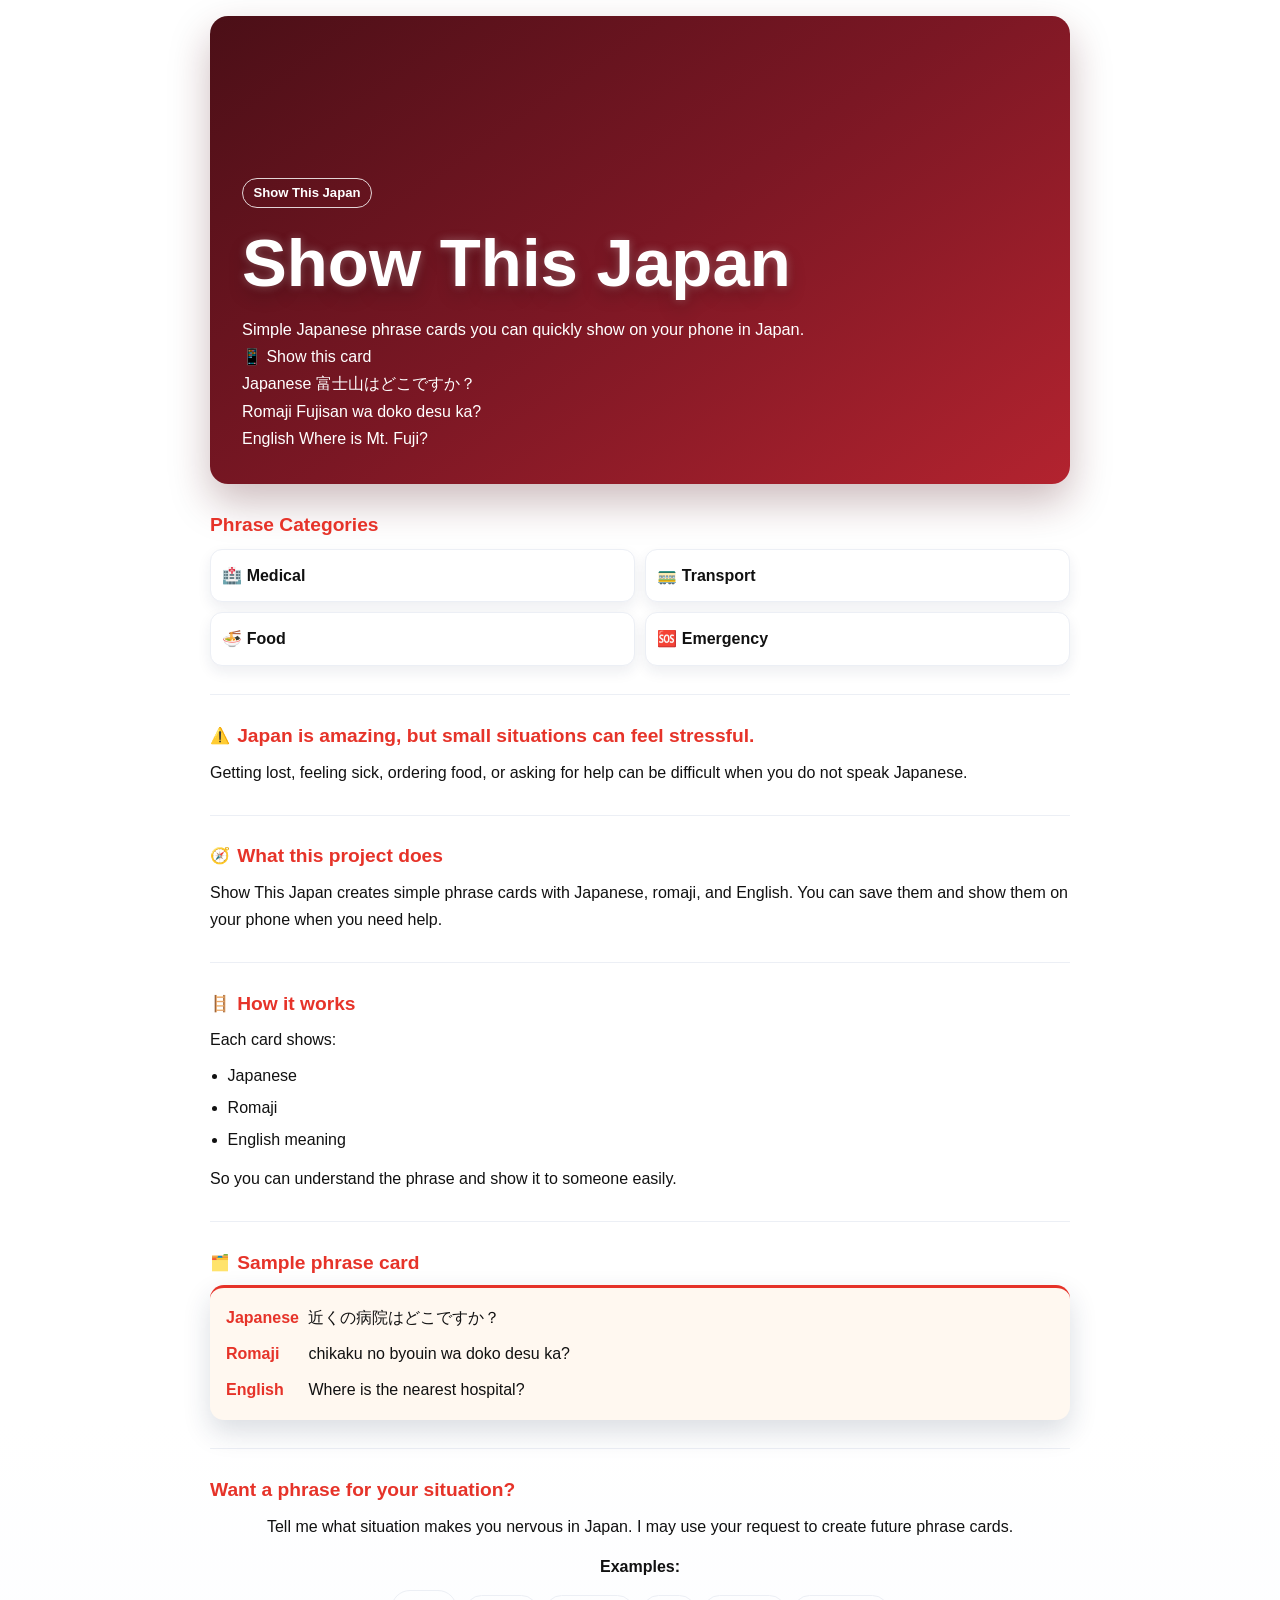
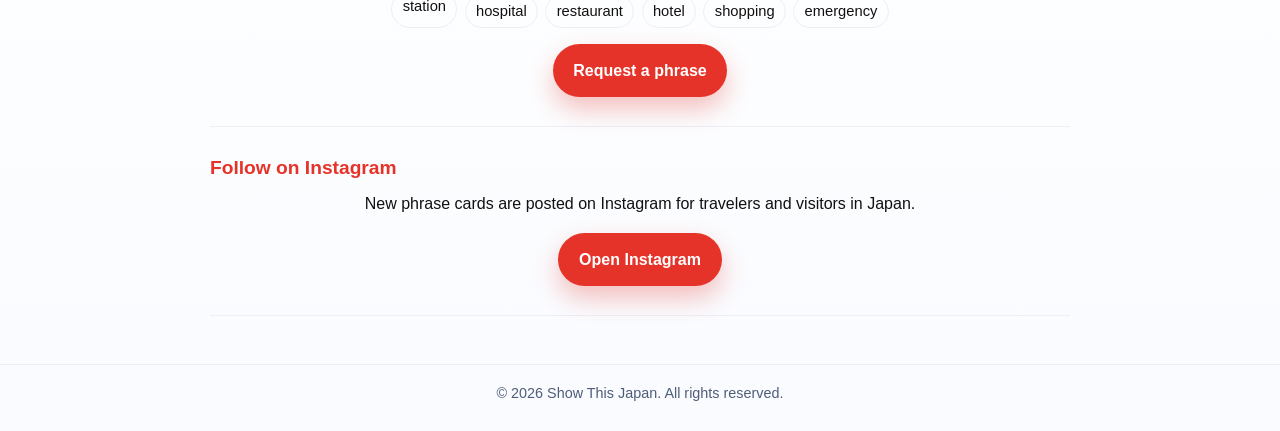
==== commit d826bf68: "Update index.html" ====
--- a/index.html
+++ b/index.html
@@ -13,6 +13,12 @@
           <p class="label">Show This Japan</p>
           <h1>Show This Japan</h1>
           <p class="lead">Simple Japanese phrase cards you can quickly show on your phone in Japan.</p>
+          <div class="hero-phone" aria-label="Phone phrase card preview">
+            <p class="hero-phone-title">📱 Show this card</p>
+            <p><span>Japanese</span> 富士山はどこですか？</p>
+            <p><span>Romaji</span> Fujisan wa doko desu ka?</p>
+            <p><span>English</span> Where is Mt. Fuji?</p>
+          </div>
         </div>
       </section>
 
@@ -87,3 +93,5 @@
     <footer class="site-footer">© 2026 Show This Japan. All rights reserved.</footer>
   </body>
 </html>
+
+<!-- deploy-refresh: 2026-05-13 -->
--- a/styles.css
+++ b/styles.css
@@ -1,78 +1,188 @@
-<!doctype html>
-<html lang="en">
-  <head>
-    <meta charset="UTF-8" />
-    <meta name="viewport" content="width=device-width, initial-scale=1.0" />
-    <title>Show This Japan</title>
-    <link rel="stylesheet" href="styles.css" />
-  </head>
-  <body>
-    <main class="page">
-      <section class="hero" role="banner" aria-label="Show This Japan hero">
-        <div class="hero-overlay">
-          <p class="label">Show This Japan</p>
-          <h1>Show This Japan</h1>
-          <p class="lead">Simple Japanese phrase cards you can quickly show on your phone in Japan.</p>
-        </div>
-      </section>
+:root {
+  --bg: #ffffff;
+  --text: #111111;
+  --accent-red: #e63329;
+  --accent-navy: #1b2a4a;
+  --line: #eceff5;
+}
 
-      <section class="section">
-        <h2><span class="icon" aria-hidden="true">⚠️</span>Japan is amazing, but small situations can feel stressful.</h2>
-        <p>Getting lost, feeling sick, ordering food, or asking for help can be difficult when you do not speak Japanese.</p>
-      </section>
+* { box-sizing: border-box; }
 
-      <section class="section">
-        <h2><span class="icon" aria-hidden="true">🧭</span>What this project does</h2>
-        <p>Show This Japan creates simple phrase cards with Japanese, romaji, and English. You can save them and show them on your phone when you need help.</p>
-      </section>
+body {
+  margin: 0;
+  background: linear-gradient(180deg, #fff 0%, #fff 70%, #f9fbff 100%);
+  color: var(--text);
+  font-family: "Inter", "Noto Sans JP", -apple-system, BlinkMacSystemFont, "Segoe UI", Roboto, Helvetica, Arial, sans-serif;
+  line-height: 1.7;
+}
 
-      <section class="section">
-        <h2><span class="icon" aria-hidden="true">🪜</span>How it works</h2>
-        <p>Each card shows:</p>
-        <ul>
-          <li>Japanese</li>
-          <li>Romaji</li>
-          <li>English meaning</li>
-        </ul>
-        <p>So you can understand the phrase and show it to someone easily.</p>
-      </section>
+.page {
+  width: min(860px, 92%);
+  margin: 0 auto;
+  padding: 1rem 0 3rem;
+}
 
-      <section class="section">
-        <h2><span class="icon" aria-hidden="true">🗂️</span>Sample phrase card</h2>
-        <article class="phrase-card" aria-label="Sample phrase card">
-          <p><span>Japanese</span> 近くの病院はどこですか？</p>
-          <p><span>Romaji</span> chikaku no byouin wa doko desu ka?</p>
-          <p><span>English</span> Where is the nearest hospital?</p>
-        </article>
-      </section>
+.hero {
+  min-height: 52vh;
+  border-radius: 18px;
+  overflow: hidden;
+  background: linear-gradient(145deg, #4b0f17 0%, #7b1724 50%, #b3232f 100%);
+  box-shadow: 0 18px 40px rgba(75, 15, 23, 0.28);
+}
+
+.hero-overlay {
+  min-height: inherit;
+  display: flex;
+  flex-direction: column;
+  justify-content: flex-end;
+  padding: 1.25rem;
+  color: #fff;
+}
+
+.label {
+  display: inline-block;
+  width: fit-content;
+  margin: 0 0 0.8rem;
+  padding: 0.2rem 0.65rem;
+  border-radius: 999px;
+  border: 1px solid rgba(255, 255, 255, 0.82);
+  font-size: 0.82rem;
+  font-weight: 700;
+}
+
+h1,
+h2 { margin: 0 0 0.65rem; line-height: 1.25; }
+
+h1 {
+  color: #fff;
+  font-size: clamp(2.3rem, 9vw, 4.2rem);
+  text-shadow: 0 0 10px rgba(255,255,255,.28), 0 8px 18px rgba(0,0,0,.25);
+}
+
+h2 {
+  color: var(--accent-red);
+  display: flex;
+  align-items: center;
+  gap: 0.45rem;
+  font-size: 1.2rem;
+}
+
+.icon { font-size: 1rem; }
+.lead { margin: 0; font-size: 1.02rem; }
+
+.section {
+  padding: 1.45rem 0;
+  border-bottom: 1px solid var(--line);
+}
+
+p { margin: 0; }
+
+ul {
+  margin: 0.55rem 0 0.75rem 1.1rem;
+  padding: 0;
+}
+
+li + li {
+  margin-top: 0.3rem;
+}
 
 
-      <section class="section request">
-        <h2>Want a phrase for your situation?</h2>
-        <p>Tell me what situation makes you nervous in Japan. I may use your request to create future phrase cards.</p>
-        <p class="examples-title">Examples:</p>
-        <ul class="example-list">
-          <li>station</li>
-          <li>hospital</li>
-          <li>restaurant</li>
-          <li>hotel</li>
-          <li>shopping</li>
-          <li>emergency</li>
-        </ul>
-        <p class="cta-wrap">
-          <a href="https://forms.gle/PASTE_GOOGLE_FORM_LINK_HERE" target="_blank" rel="noopener noreferrer" class="cta-btn">Request a phrase</a>
-        </p>
-      </section>
+.phrase-card {
+  border-top: 3px solid var(--accent-red);
+  border-radius: 14px;
+  padding: 1rem;
+  background: #fff8f0;
+  box-shadow: 0 12px 28px rgba(27, 42, 74, 0.16);
+}
 
-      <section class="section follow">
-        <h2>Follow on Instagram</h2>
-        <p>New phrase cards are posted on Instagram for travelers and visitors in Japan.</p>
-        <p class="cta-wrap">
-          <a href="https://www.instagram.com/show_thisjapan___/" target="_blank" rel="noopener noreferrer" class="cta-btn">Open Instagram</a>
-        </p>
-      </section>
-    </main>
+.phrase-card p + p { margin-top: 0.55rem; }
 
-    <footer class="site-footer">© 2026 Show This Japan. All rights reserved.</footer>
-  </body>
-</html>
+.phrase-card span {
+  display: inline-block;
+  min-width: 78px;
+  font-weight: 700;
+  color: var(--accent-red);
+}
+
+
+
+
+
+.categories h2 {
+  display: block;
+}
+
+.category-grid {
+  display: grid;
+  grid-template-columns: 1fr 1fr;
+  gap: 0.65rem;
+  margin-top: 0.75rem;
+}
+
+.category-card {
+  display: block;
+  text-decoration: none;
+  color: var(--text);
+  background: #fff;
+  border: 1px solid var(--line);
+  border-radius: 12px;
+  padding: 0.75rem 0.7rem;
+  font-weight: 700;
+  box-shadow: 0 6px 14px rgba(27, 42, 74, 0.08);
+}
+
+.category-card:hover {
+  border-color: #f0b3af;
+}
+
+.request {
+  text-align: center;
+}
+
+.examples-title {
+  margin-top: 0.8rem;
+  font-weight: 700;
+}
+
+.example-list {
+  list-style: none;
+  margin: 0.65rem 0 0;
+  display: flex;
+  flex-wrap: wrap;
+  justify-content: center;
+  gap: 0.45rem;
+}
+
+.example-list li {
+  border: 1px solid var(--line);
+  border-radius: 999px;
+  padding: 0.2rem 0.65rem;
+  font-size: 0.92rem;
+}
+
+.follow { text-align: center; }
+.cta-wrap { margin-top: 1rem; }
+
+.cta-btn {
+  display: inline-block;
+  padding: 0.8rem 1.3rem;
+  border-radius: 999px;
+  background: var(--accent-red);
+  color: #fff;
+  text-decoration: none;
+  font-weight: 800;
+  box-shadow: 0 12px 26px rgba(230, 51, 41, 0.3);
+}
+
+.site-footer {
+  border-top: 1px solid var(--line);
+  text-align: center;
+  color: #4f5d78;
+  font-size: 0.9rem;
+  padding: 1rem 0 1.6rem;
+}
+
+@media (min-width: 768px) {
+  .hero-overlay { padding: 2rem; }
+  .section { padding: 1.8rem 0; }
+}
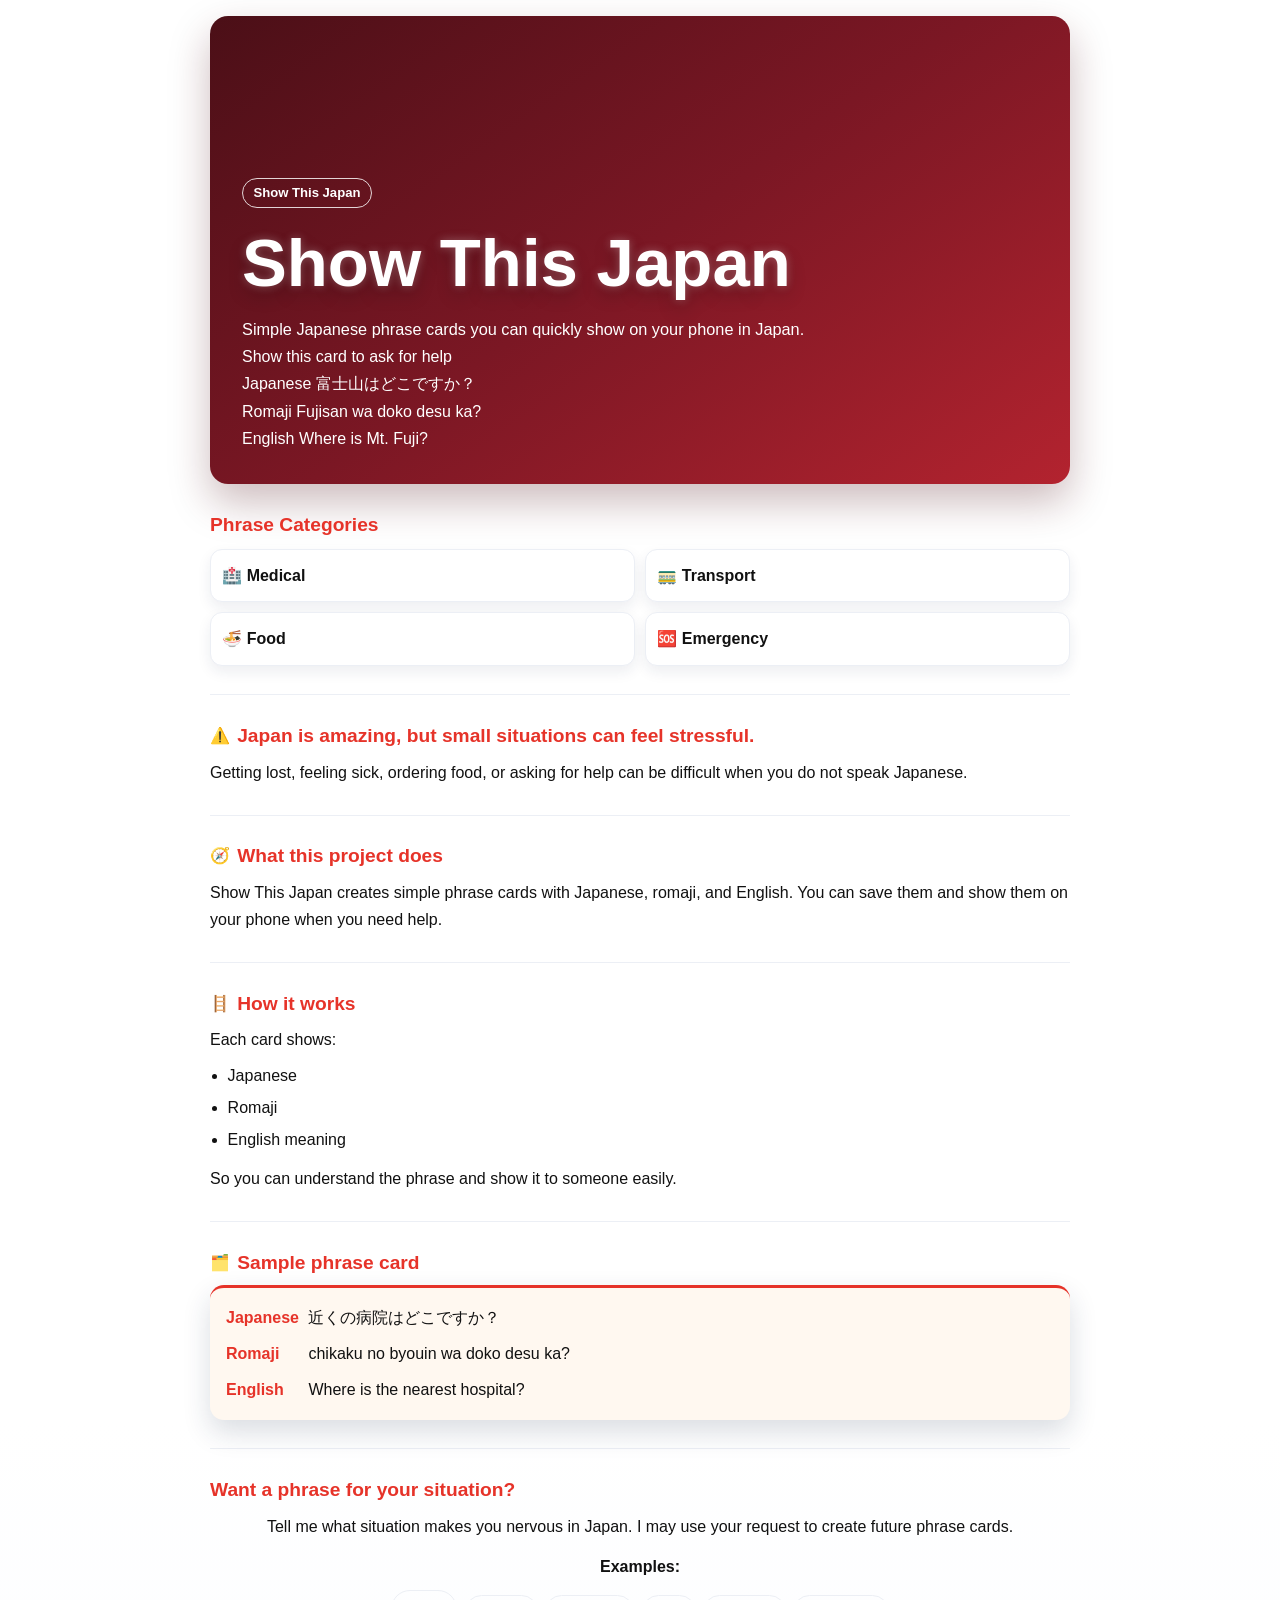
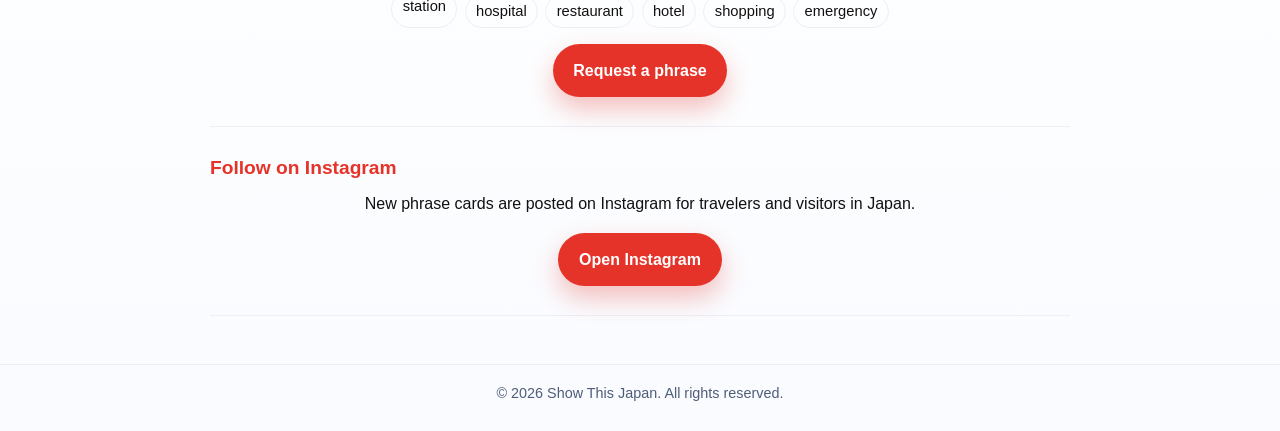
==== commit caf11cdd: "Update index.html" ====
--- a/index.html
+++ b/index.html
@@ -14,7 +14,7 @@
           <h1>Show This Japan</h1>
           <p class="lead">Simple Japanese phrase cards you can quickly show on your phone in Japan.</p>
           <div class="hero-phone" aria-label="Phone phrase card preview">
-            <p class="hero-phone-title">📱 Show this card</p>
+            <p class="hero-phone-title">Show this card to ask for help</p>
             <p><span>Japanese</span> 富士山はどこですか？</p>
             <p><span>Romaji</span> Fujisan wa doko desu ka?</p>
             <p><span>English</span> Where is Mt. Fuji?</p>
